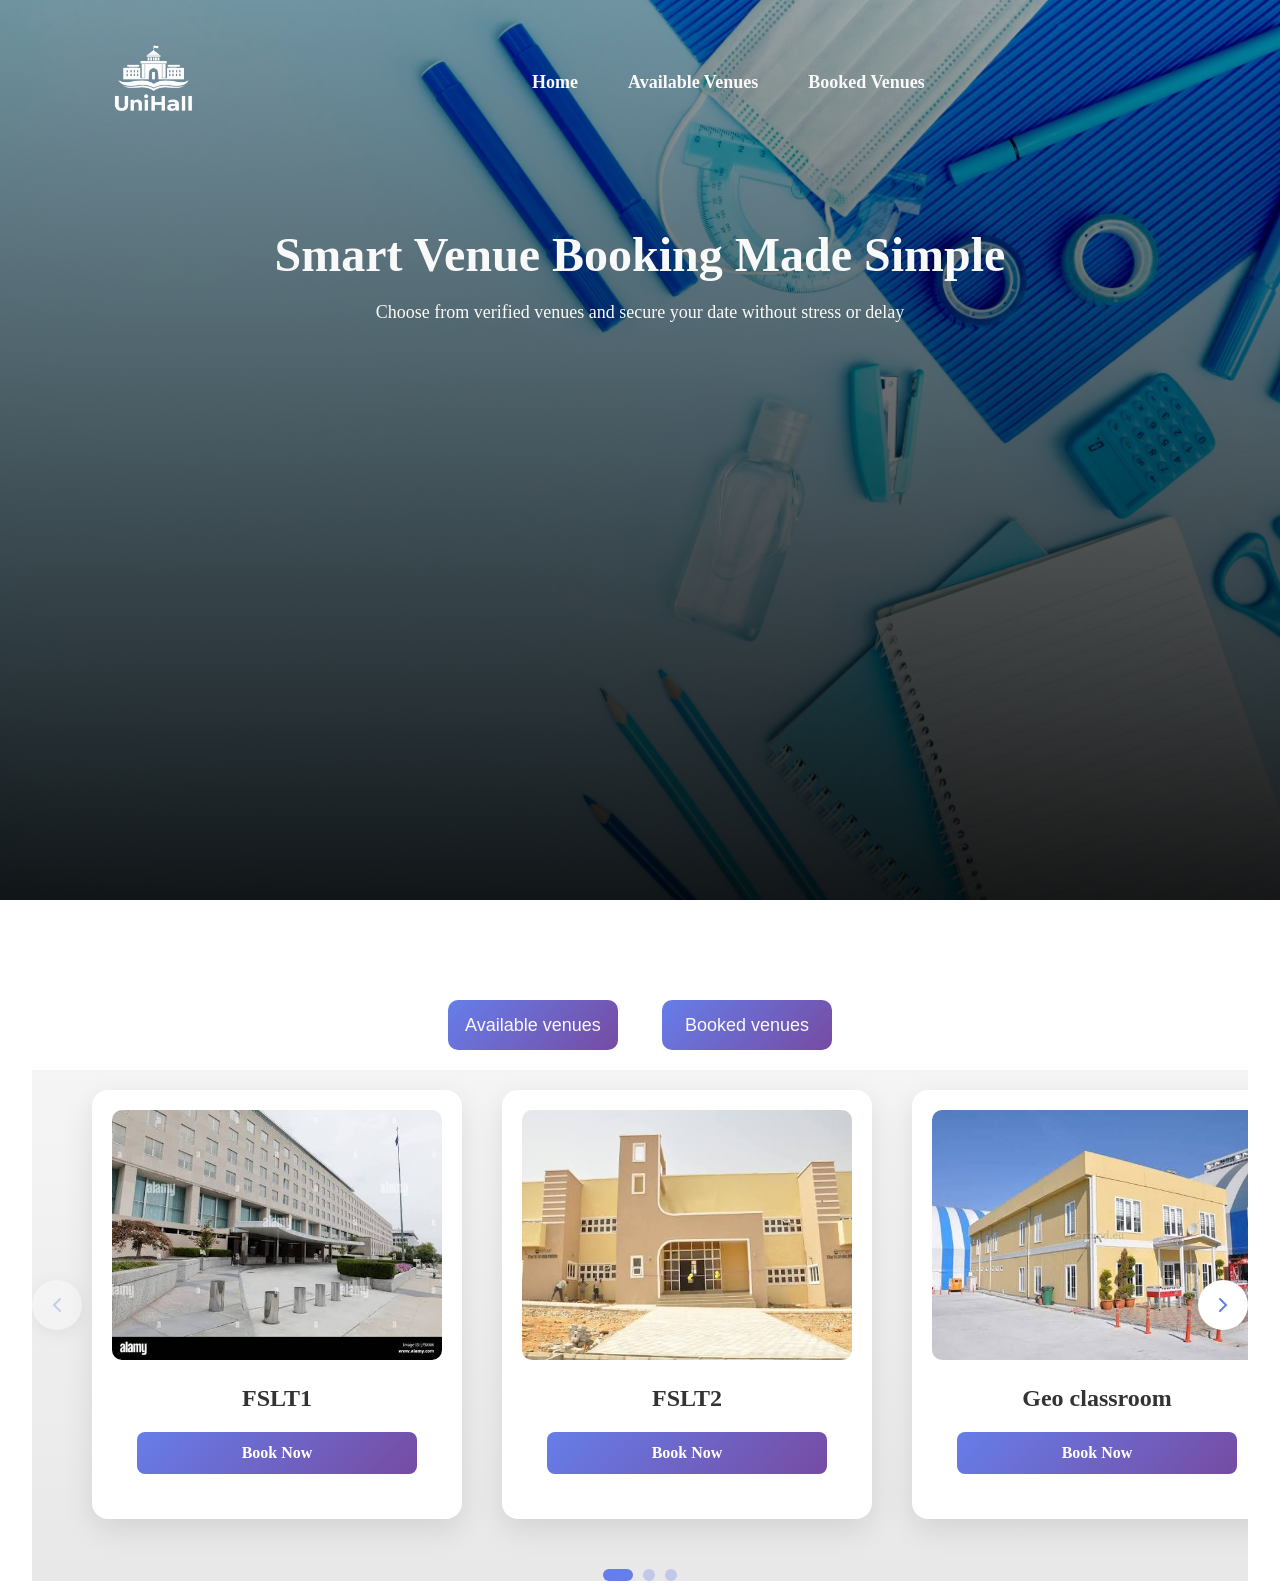
==== index.html @ e3777361 "kingsley tasks" ====
<!DOCTYPE html>
<html lang="en">
  <head>
    <meta charset="UTF-8" />
    <meta name="viewport" content="width=device-width, initial-scale=1.0" />
    <link rel="stylesheet" href="styles.css" />
    <title>UniHall</title>
  </head>
  <body>
    <div class="header">
      <nav class="navbar">
        <div class="logo">
          <img src="./images/UniHall.png" alt="" />
        </div>
        <div class="hamburger"></div>
        <div class="navlists">
          <ul class="navlinks">
            <li>Home</li>
            <li>Available Venues</li>
            <li>Booked Venues</li>
          </ul>
        </div>
      </nav>
      <div class="hero">
        <h1>Smart Venue Booking Made Simple</h1>
        <p>
          Choose from verified venues and secure your date without stress or
          delay
        </p>
      </div>
    </div>
    <main>
      <div class="buttons">
        <button class="btn">Available venues</button>
        <button class="btn">Booked venues</button>
      </div>
        
       <section class="venue-carousel-section">
        <div class="carousel-container">
          <div class="carousel-wrapper">
            <!-- Previous Button -->
            <button class="carousel-btn prev-btn" aria-label="Previous venues">
              <svg width="24" height="24" viewBox="0 0 24 24" fill="none">
                <path d="M15 18l-6-6 6-6" stroke="currentColor" stroke-width="2" stroke-linecap="round"/>
              </svg>
            </button>

            <!-- Carousel Track -->
            <div class="carousel-track">
              <div class="venue-card">
                <div class="venue-image">
                  <img src="./images/images (1).jpeg" alt="FSLT1">
                </div>
                <div class="venue-info">
                  <h3>FSLT1</h3>
                  <a href="#" class="book-now-btn" data-venue="FSLT1">Book Now</a>
                </div>
              </div>

              <div class="venue-card">
                <div class="venue-image">
                  <img src="./images/images (2).jpeg" alt="FSLT2">
                </div>
                <div class="venue-info">
                  <h3>FSLT2</h3>
                  <a href="#" class="book-now-btn" data-venue="FSLT2">Book Now</a>
                </div>
              </div>

              <div class="venue-card">
                <div class="venue-image">
                  <img src="./images/images.jpeg" alt="Geo classroom">
                </div>
                <div class="venue-info">
                  <h3>Geo classroom</h3>
                  <a href="#" class="book-now-btn" data-venue="Geo classroom">Book Now</a>
                </div>
              </div>

              <div class="venue-card">
                <div class="venue-image">
                  <img src="./images/image3.jpg" alt="Math classroom">
                </div>
                <div class="venue-info">
                  <h3>Math classroom</h3>
                  <a href="#" class="book-now-btn" data-venue="Math classroom">Book Now</a>
                </div>
              </div>

              <div class="venue-card">
                <div class="venue-image">
                  <img src="./images/image4.jpg" alt="Chemistry classroom">
                </div>
                <div class="venue-info">
                  <h3>Chemistry classroom</h3>
                  <a href="#" class="book-now-btn" data-venue="Chemistry classroom">Book Now</a>
                </div>
              </div>

              <div class="venue-card">
                <div class="venue-image">
                  <img src="./images/view-3d-school-desk.jpg" alt="Csc classroom">
                </div>
                <div class="venue-info">
                  <h3>Csc classroom</h3>
                  <a href="#" class="book-now-btn" data-venue="Csc classroom">Book Now</a>
                </div>
              </div>

              <div class="venue-card">
                <div class="venue-image">
                  <img src="./images/school-classroom2.jpg" alt="Bio classroom">
                </div>
                <div class="venue-info">
                  <h3>Bio classroom</h3>
                  <a href="#" class="book-now-btn" data-venue="Bio classroom">Book Now</a>
                </div>
              </div>
              <div class="venue-card">
                <div class="venue-image">
                  <img src="./images/mcb.jpeg" alt="MicroBiology classroom">
                </div>
                <div class="venue-info">
                  <h3>MicroBiology classroom</h3>
                  <a href="#" class="book-now-btn" data-venue="MicroBiology classroom">Book Now</a>
                </div>
              </div>
              <div class="venue-card">
                <div class="venue-image">
                  <img src="./images/mcb.jpeg" alt="MicroBiology classroom">
                </div>
                <div class="venue-info">
                  <h3>MicroBiology classroom</h3>
                  <a href="#" class="book-now-btn" data-venue="MicroBiology classroom">Book Now</a>
                </div>
              </div>
            </div>

            <!-- Next Button -->
            <button class="carousel-btn next-btn" aria-label="Next venues">
              <svg width="24" height="24" viewBox="0 0 24 24" fill="none">
                <path d="M9 18l6-6-6-6" stroke="currentColor" stroke-width="2" stroke-linecap="round"/>
              </svg>
            </button>
          </div>

          <!-- Carousel Dots -->
          <div class="carousel-dots"></div>
        </div>
      </section>
    </main>

    <!-- Booking Modal -->
    <div id="bookingModal" class="modal">
      <div class="modal-content">
        <span class="close">&times;</span>
        <h2>Book <span id="selectedVenue"></span></h2>

        <form id="bookingForm">
          <div class="form-group">
            <label for="department">Your Department:</label>
            <input
              type="text"
              id="department"
              placeholder="e.g. Computer Science"
              required
            />
          </div>
          <div class="form-group">
            <label for="bookingDate">Booking Date:</label>
            <input type="date" id="bookingDate" required />
          </div>

          <div class="form-group">
            <label for="bookingTime">Booking Time:</label>
            <input type="time" id="bookingTime" required />
          </div>

          <button type="submit" class="btn submit-btn">Confirm Booking</button>
        </form>
      </div>
    </div>

    <script src="./main.js"></script>
  </body>
</html>
---- styles.css ----
* {
  padding: 0;
  margin: 0;
  box-sizing: border-box;
}
*:root {
  --primary-color: #006eff;
  --secondary-color: #f9f9f9;
  --blueshade: linear-gradient(135deg, #667eea 0%, #764ba2 100%);
}

section {
  margin: 0 auto;
  width: 90%;
}
.header {
  background-image: linear-gradient(rgba(0, 0, 0, 0.3), rgba(0, 0, 0, 0.9)),
    url(./images/view-school-supplies-frame.jpg);
  background-size: cover;
  background-repeat: no-repeat;
  height: 100vh;
  padding-top: 20px;
  margin-bottom: 100px;
}
.logo img {
  width: 180px;
  height: 120px;
  border-radius: 50px;
}
.navbar {
  width: 90%;
  margin: 0px auto;
  display: flex;
  align-items: center;
  gap: 25%;
  background-color: transparent;
  color: var(--secondary-color);
  font-size: 18px;
  font-weight: bold;
}
.hamburger {
  display: none;
}
.navlinks {
  display: flex;
  flex-direction: row;
  justify-content: center;
  gap: 50px;
  list-style: none;
}

.hero {
  padding: 2rem;
  /* text-align: center; */
  width: 90%;
  margin: 50px auto;
  color: var(--secondary-color);
}
.hero h1 {
  font-size: 3rem;
  text-align: center;
  margin-bottom: 20px;
}
.hero {
  text-align: center;
  font-size: 18px;
}
.buttons {
    width: 90%;
    margin: 20px auto;
    text-align: center;
}

.btn {
  width: 170px;
  height: 50px;
  background: var(--blueshade);
  border-radius: 10px;
  border: none;
  color: var(--secondary-color);
  font-size: 18px;
  cursor: pointer;
  margin: 0 20px;
}


/* Venue Carousel Section */
.venue-carousel-section {
    width: 95%;
  margin: 10px auto;
  background: linear-gradient(180deg, #f5f5f5 0%, #e8e8e8 100%);
}

.carousel-container {
  margin: 0 auto;
  overflow-x: hidden;

}

.carousel-wrapper {
  position: relative;
  padding: 20px 60px;
  margin: 0 auto;
  
}

.carousel-track {
  display: flex;
  align-items: center;
  gap: 40px;
  transition: transform 0.5s cubic-bezier(0.4, 0, 0.2, 1);

}

/* Venue Card */
.venue-card {
  min-width: calc(33.333% - 20px);
  background: white;
  border-radius: 16px;
  box-shadow: 0 10px 30px rgba(0,0,0,0.1);
  transition: transform 0.3s ease, box-shadow 0.3s ease;
  flex-shrink: 0;
  width: 370px;
  padding: 20px;
}

.venue-card:hover {
  transform: translateY(-5px);
  box-shadow: 0 15px 40px rgba(0,0,0,0.2);
}

.venue-image {
  position: relative;
  height: 250px;
  overflow: hidden;
}

.venue-image img {
  width: 100%;
  height: 100%;
  object-fit: cover;
  transition: transform 0.3s ease;
  border-radius: 10px;
}


.venue-info {
  padding: 25px;
  text-align: center;
}

.venue-info h3 {
  font-size: 1.5rem;
  color: #333;
  margin-bottom: 20px;
}

.book-now-btn {
  display: inline-block;
  width: 100%;
  padding: 12px;
  background: var(--blueshade);
  color: white;
  text-decoration: none;
  border-radius: 8px;
  font-size: 1rem;
  font-weight: bold;
  cursor: pointer;
  transition: transform 0.2s ease, box-shadow 0.2s ease;
  border: none;
}

.book-now-btn:hover {
  transform: scale(1.05);
  box-shadow: 0 5px 15px #667eea66;
}

/* Carousel Navigation Buttons */
.carousel-btn {
  position: absolute;
  top: 50%;
  transform: translateY(-50%);
  background: white;
  border: none;
  width: 50px;
  height: 50px;
  border-radius: 50%;
  cursor: pointer;
  display: flex;
  align-items: center;
  justify-content: center;
  box-shadow: 0 4px 15px rgba(0,0,0,0.2);
  transition: all 0.3s ease;
  z-index: 10;
  color: #667eea;
}

.carousel-btn:hover {
  background: #667eea;
  color: white;
  transform: translateY(-50%) scale(1.1);
}

.carousel-btn:disabled {
  opacity: 0.3;
  cursor: not-allowed;
  pointer-events: none;
}

.prev-btn {
  left: 0;
}

.next-btn {
  right: 0;
}

/* Carousel Dots */
.carousel-dots {
  display: flex;
  justify-content: center;
  gap: 10px;
  margin-top: 30px;
}

.dot {
  width: 12px;
  height: 12px;
  border-radius: 50%;
  background: rgba(102, 126, 234, 0.3);
  cursor: pointer;
  transition: all 0.3s ease;
}

.dot.active {
  background: #667eea;
  width: 30px;
  border-radius: 6px;
}

/* Modal Styles */
.modal {
  display: none;
  position: fixed;
  z-index: 1000;
  left: 0;
  top: 0;
  width: 100%;
  height: 100%;
  background-color: rgba(0,0,0,0.7);
  align-items: center;
  justify-content: center;
  animation: fadeIn 0.3s ease;
}

@keyframes fadeIn {
  from { opacity: 0; }
  to { opacity: 1; }
}

.modal-content {
  background-color: white;
  padding: 40px;
  border-radius: 16px;
  width: 90%;
  max-width: 500px;
  position: relative;
  animation: slideUp 0.3s ease;
}

@keyframes slideUp {
  from {
    transform: translateY(50px);
    opacity: 0;
  }
  to {
    transform: translateY(0);
    opacity: 1;
  }
}

.close {
  position: absolute;
  right: 20px;
  top: 15px;
  font-size: 32px;
  font-weight: bold;
  color: #aaa;
  cursor: pointer;
  transition: color 0.3s ease;
}

.close:hover {
  color: #000;
}

.modal-content h2 {
  margin-bottom: 30px;
  color: #333;
}

.form-group {
  margin-bottom: 20px;
}

.form-group label {
  display: block;
  margin-bottom: 8px;
  color: #555;
  font-weight: 600;
}

.form-group input {
  width: 100%;
  padding: 12px;
  border: 2px solid #e0e0e0;
  border-radius: 8px;
  font-size: 1rem;
  transition: border-color 0.3s ease;
}

.form-group input:focus {
  outline: none;
  border-color: #667eea;
}

.submit-btn {
  width: 100%;
  padding: 14px;
  background: linear-gradient(135deg, #667eea 0%, #764ba2 100%);
  color: white;
  border: none;
  border-radius: 8px;
  font-size: 1.1rem;
  font-weight: bold;
  cursor: pointer;
  transition: transform 0.2s ease;
  margin-top: 10px;
}

.submit-btn:hover {
  transform: scale(1.02);
}

/* Responsive Design */
@media (max-width: 1200px) {
  .venue-card {
    min-width: calc(50% - 15px);
  }
}

@media (max-width: 768px) {
  .hero h1 {
    font-size: 2rem;
  }

  .venue-card {
    min-width: 100%;
  }

  .carousel-wrapper {
    padding: 0 50px;
  }

  .carousel-btn {
    width: 40px;
    height: 40px;
  }

  .modal-content {
    padding: 30px 20px;
  }

  .navlinks {
    display: none;
  }

  .hamburger {
    display: flex;
  }
}

@media (max-width: 480px) {
  .carousel-wrapper {
    padding: 0 40px;
  }

  .carousel-btn {
    width: 35px;
    height: 35px;
  }

  .buttons {
    flex-direction: column;
    align-items: center;
  }

  .btn {
    width: 80%;
  }
}
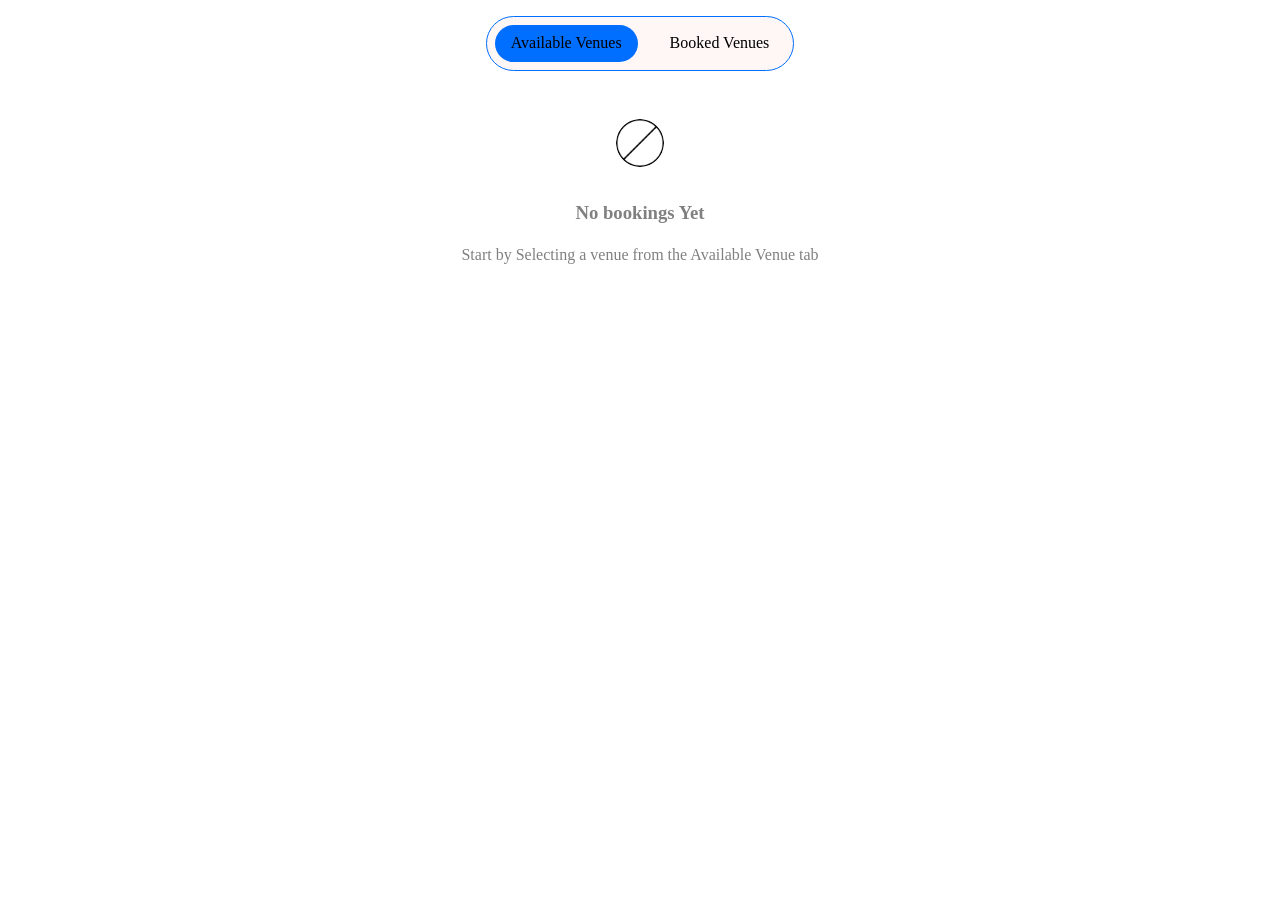
==== commit b3d90a3e: "dynamic switch tab" ====
--- a/index.html
+++ b/index.html
@@ -1,186 +1,29 @@
 <!DOCTYPE html>
 <html lang="en">
-  <head>
-    <meta charset="UTF-8" />
-    <meta name="viewport" content="width=device-width, initial-scale=1.0" />
-    <link rel="stylesheet" href="styles.css" />
-    <title>UniHall</title>
-  </head>
-  <body>
-    <div class="header">
-      <nav class="navbar">
-        <div class="logo">
-          <img src="./images/UniHall.png" alt="" />
+
+<head>
+    <meta charset="UTF-8">
+    <meta name="viewport" content="width=device-width, initial-scale=1.0">
+    <title>Document</title>
+    <link rel="stylesheet" href="Styles/styles.css">
+</head>
+
+<body>
+
+    <section class="system-sect">
+        <div class="system-btn">
+            <a class="btn" id="avail" href="">Available Venues</a>
+            <a class="btn" id="Booked" href="">Booked Venues</a>
         </div>
-        <div class="hamburger"></div>
-        <div class="navlists">
-          <ul class="navlinks">
-            <li>Home</li>
-            <li>Available Venues</li>
-            <li>Booked Venues</li>
-          </ul>
+
+        <div class="NoBooking-msg">
+            <img class="icon" src="./Assests/IMG/notAvailbleIcon.png" alt="">
+            <h3>No bookings Yet</h3>
+            <p>Start by Selecting a venue from the Available Venue tab</p>
         </div>
-      </nav>
-      <div class="hero">
-        <h1>Smart Venue Booking Made Simple</h1>
-        <p>
-          Choose from verified venues and secure your date without stress or
-          delay
-        </p>
-      </div>
-    </div>
-    <main>
-      <div class="buttons">
-        <button class="btn">Available venues</button>
-        <button class="btn">Booked venues</button>
-      </div>
-        
-       <section class="venue-carousel-section">
-        <div class="carousel-container">
-          <div class="carousel-wrapper">
-            <!-- Previous Button -->
-            <button class="carousel-btn prev-btn" aria-label="Previous venues">
-              <svg width="24" height="24" viewBox="0 0 24 24" fill="none">
-                <path d="M15 18l-6-6 6-6" stroke="currentColor" stroke-width="2" stroke-linecap="round"/>
-              </svg>
-            </button>
+    </section>
 
-            <!-- Carousel Track -->
-            <div class="carousel-track">
-              <div class="venue-card">
-                <div class="venue-image">
-                  <img src="./images/images (1).jpeg" alt="FSLT1">
-                </div>
-                <div class="venue-info">
-                  <h3>FSLT1</h3>
-                  <a href="#" class="book-now-btn" data-venue="FSLT1">Book Now</a>
-                </div>
-              </div>
+    <script src="./JS/Scripts.js"></script>
+</body>
 
-              <div class="venue-card">
-                <div class="venue-image">
-                  <img src="./images/images (2).jpeg" alt="FSLT2">
-                </div>
-                <div class="venue-info">
-                  <h3>FSLT2</h3>
-                  <a href="#" class="book-now-btn" data-venue="FSLT2">Book Now</a>
-                </div>
-              </div>
-
-              <div class="venue-card">
-                <div class="venue-image">
-                  <img src="./images/images.jpeg" alt="Geo classroom">
-                </div>
-                <div class="venue-info">
-                  <h3>Geo classroom</h3>
-                  <a href="#" class="book-now-btn" data-venue="Geo classroom">Book Now</a>
-                </div>
-              </div>
-
-              <div class="venue-card">
-                <div class="venue-image">
-                  <img src="./images/image3.jpg" alt="Math classroom">
-                </div>
-                <div class="venue-info">
-                  <h3>Math classroom</h3>
-                  <a href="#" class="book-now-btn" data-venue="Math classroom">Book Now</a>
-                </div>
-              </div>
-
-              <div class="venue-card">
-                <div class="venue-image">
-                  <img src="./images/image4.jpg" alt="Chemistry classroom">
-                </div>
-                <div class="venue-info">
-                  <h3>Chemistry classroom</h3>
-                  <a href="#" class="book-now-btn" data-venue="Chemistry classroom">Book Now</a>
-                </div>
-              </div>
-
-              <div class="venue-card">
-                <div class="venue-image">
-                  <img src="./images/view-3d-school-desk.jpg" alt="Csc classroom">
-                </div>
-                <div class="venue-info">
-                  <h3>Csc classroom</h3>
-                  <a href="#" class="book-now-btn" data-venue="Csc classroom">Book Now</a>
-                </div>
-              </div>
-
-              <div class="venue-card">
-                <div class="venue-image">
-                  <img src="./images/school-classroom2.jpg" alt="Bio classroom">
-                </div>
-                <div class="venue-info">
-                  <h3>Bio classroom</h3>
-                  <a href="#" class="book-now-btn" data-venue="Bio classroom">Book Now</a>
-                </div>
-              </div>
-              <div class="venue-card">
-                <div class="venue-image">
-                  <img src="./images/mcb.jpeg" alt="MicroBiology classroom">
-                </div>
-                <div class="venue-info">
-                  <h3>MicroBiology classroom</h3>
-                  <a href="#" class="book-now-btn" data-venue="MicroBiology classroom">Book Now</a>
-                </div>
-              </div>
-              <div class="venue-card">
-                <div class="venue-image">
-                  <img src="./images/mcb.jpeg" alt="MicroBiology classroom">
-                </div>
-                <div class="venue-info">
-                  <h3>MicroBiology classroom</h3>
-                  <a href="#" class="book-now-btn" data-venue="MicroBiology classroom">Book Now</a>
-                </div>
-              </div>
-            </div>
-
-            <!-- Next Button -->
-            <button class="carousel-btn next-btn" aria-label="Next venues">
-              <svg width="24" height="24" viewBox="0 0 24 24" fill="none">
-                <path d="M9 18l6-6-6-6" stroke="currentColor" stroke-width="2" stroke-linecap="round"/>
-              </svg>
-            </button>
-          </div>
-
-          <!-- Carousel Dots -->
-          <div class="carousel-dots"></div>
-        </div>
-      </section>
-    </main>
-
-    <!-- Booking Modal -->
-    <div id="bookingModal" class="modal">
-      <div class="modal-content">
-        <span class="close">&times;</span>
-        <h2>Book <span id="selectedVenue"></span></h2>
-
-        <form id="bookingForm">
-          <div class="form-group">
-            <label for="department">Your Department:</label>
-            <input
-              type="text"
-              id="department"
-              placeholder="e.g. Computer Science"
-              required
-            />
-          </div>
-          <div class="form-group">
-            <label for="bookingDate">Booking Date:</label>
-            <input type="date" id="bookingDate" required />
-          </div>
-
-          <div class="form-group">
-            <label for="bookingTime">Booking Time:</label>
-            <input type="time" id="bookingTime" required />
-          </div>
-
-          <button type="submit" class="btn submit-btn">Confirm Booking</button>
-        </form>
-      </div>
-    </div>
-
-    <script src="./main.js"></script>
-  </body>
-</html>
+</html>
--- a/Styles/styles.css
+++ b/Styles/styles.css
@@ -0,0 +1,84 @@
+* {
+  padding: 0;
+  margin: 0;
+  box-sizing: border-box;
+  line-height: 1.5;
+}
+
+*:root {
+  --primary-color: #006eff;
+  --secondary-color: #f9f9f9;
+}
+
+section {
+  margin: 0 auto;
+  width: 90%;
+}
+
+.icon {
+  width: 80px;
+}
+
+
+.system-sect {
+  margin-top: 1rem;
+  display: flex;
+  justify-content: center;
+  align-items: center;
+  flex-direction: column;
+  gap: 2rem;
+}
+
+.system-btn {
+  display: flex;
+  gap: 1rem;
+  background-color: #fff6f6;
+  padding: .5rem .5rem;
+  border-radius: 5rem;
+  border: 1px solid var(--primary-color);
+}
+
+.system-btn a {
+  display: inline-block;
+  font-size: 16px;
+  text-decoration: none;
+  color: black;
+  padding: .4rem 1rem;
+}
+
+.NoBooking-msg {
+  display: flex;
+  align-items: center;
+  flex-direction: column;
+  gap: 1rem;
+
+}
+
+img {
+  /* color: #ddd; */
+  /* background-color: #ddd; */
+  padding: 1rem;
+  border-radius: 5rem;
+}
+
+.NoBooking-msg h3,
+p {
+  color: rgb(128, 128, 128);
+  text-align: center;
+}
+
+
+
+.active {
+  background-color: var(--primary-color);
+  color: #000000e4;
+  padding: .4rem 1rem;
+  border-radius: 2rem;
+}
+
+
+@media(max-width: 768px) {
+  .NoBooking-msg p {
+    width: 300px;
+  }
+}
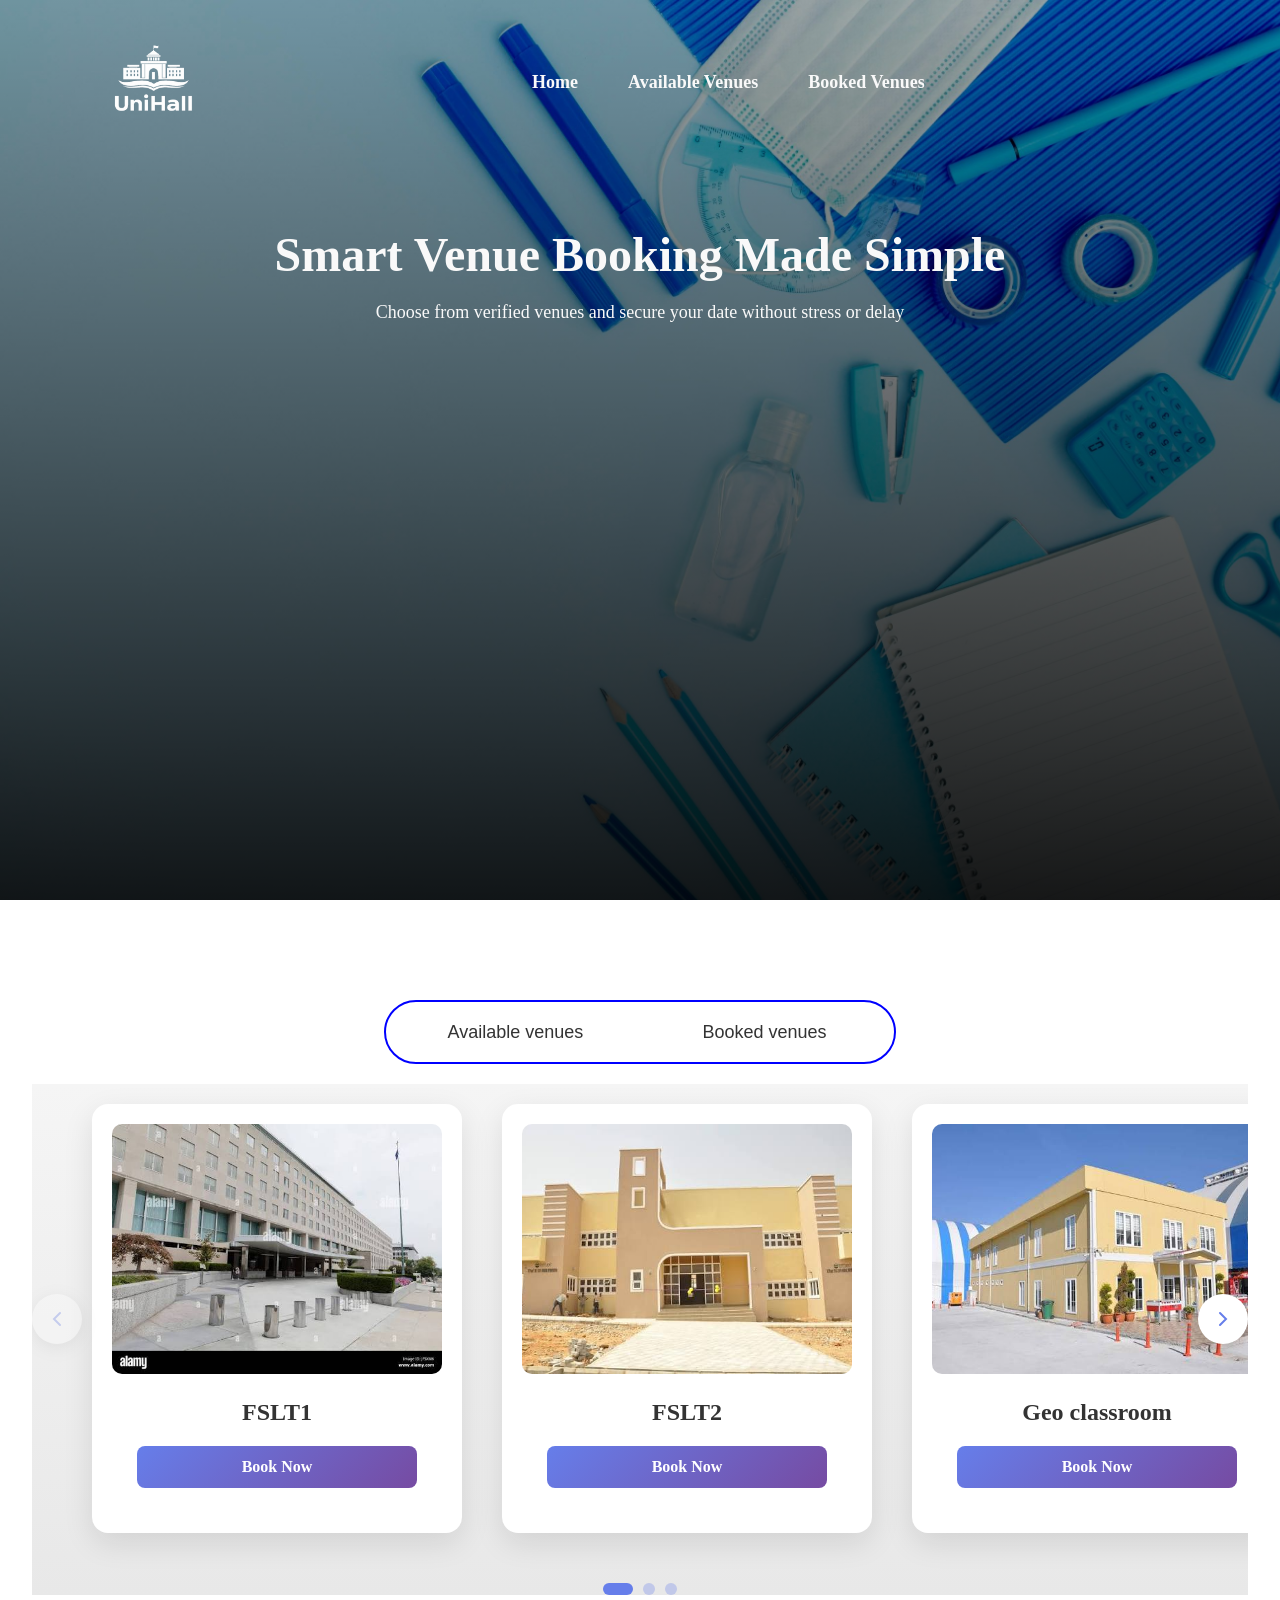
==== commit 889e09eb: "responsive design" ====
--- a/index.html
+++ b/index.html
@@ -1,29 +1,239 @@
 <!DOCTYPE html>
 <html lang="en">
-
-<head>
-    <meta charset="UTF-8">
-    <meta name="viewport" content="width=device-width, initial-scale=1.0">
-    <title>Document</title>
-    <link rel="stylesheet" href="Styles/styles.css">
-</head>
-
-<body>
-
-    <section class="system-sect">
-        <div class="system-btn">
-            <a class="btn" id="avail" href="">Available Venues</a>
-            <a class="btn" id="Booked" href="">Booked Venues</a>
-        </div>
-
-        <div class="NoBooking-msg">
-            <img class="icon" src="./Assests/IMG/notAvailbleIcon.png" alt="">
-            <h3>No bookings Yet</h3>
-            <p>Start by Selecting a venue from the Available Venue tab</p>
-        </div>
-    </section>
-
-    <script src="./JS/Scripts.js"></script>
-</body>
-
-</html>+  <head>
+    <meta charset="UTF-8" />
+    <meta name="viewport" content="width=device-width, initial-scale=1.0" />
+    <link rel="stylesheet" href="styles.css" />
+    <title>UniHall</title>
+  </head>
+  <body>
+    <div class="header">
+      <nav class="navbar">
+        <div class="logo">
+          <img src="./images/UniHall.png" alt="" />
+        </div>
+        <div class="hamburger" id="hamburger">
+          <img src="./images/icon-hamburger.svg" alt="hamburger">
+        </div>
+        <div class="navlists">
+          <ul class="navlinks">
+            <li>Home</li>
+            <li>Available Venues</li>
+            <li>Booked Venues</li>
+          </ul>
+        </div>
+        <div class="hamburgerlist">
+          <ul class="hamlinks">
+            <img src="./images/close.png" alt="close" id="close">
+            <li>Home</li>
+            <li>Available Venues</li>
+            <li>Booked Venues</li>
+          </ul>
+        </div>
+      </nav>
+      <div class="hero">
+        <h1>Smart Venue Booking Made Simple</h1>
+        <p>
+          Choose from verified venues and secure your date without stress or
+          delay
+        </p>
+      </div>
+    </div>
+    <main>
+      <div class="buttons">
+        <button class="btn one">Available venues</button>
+        <button class="btn two">Booked venues</button>
+      </div>
+
+      <section class="venue-carousel-section">
+        <div class="carousel-container">
+          <div class="carousel-wrapper">
+            <!-- Previous Button -->
+            <button class="carousel-btn prev-btn" aria-label="Previous venues">
+              <svg width="24" height="24" viewBox="0 0 24 24" fill="none">
+                <path
+                  d="M15 18l-6-6 6-6"
+                  stroke="currentColor"
+                  stroke-width="2"
+                  stroke-linecap="round"
+                />
+              </svg>
+            </button>
+
+            <!-- Carousel Track -->
+            <div class="carousel-track">
+              <div class="venue-card">
+                <div class="venue-image">
+                  <img src="./images/images (1).jpeg" alt="FSLT1" />
+                </div>
+                <div class="venue-info">
+                  <h3>FSLT1</h3>
+                  <a href="#" class="book-now-btn" data-venue="FSLT1"
+                    >Book Now</a
+                  >
+                </div>
+              </div>
+
+              <div class="venue-card">
+                <div class="venue-image">
+                  <img src="./images/images (2).jpeg" alt="FSLT2" />
+                </div>
+                <div class="venue-info">
+                  <h3>FSLT2</h3>
+                  <a href="#" class="book-now-btn" data-venue="FSLT2"
+                    >Book Now</a
+                  >
+                </div>
+              </div>
+
+              <div class="venue-card">
+                <div class="venue-image">
+                  <img src="./images/images.jpeg" alt="Geo classroom" />
+                </div>
+                <div class="venue-info">
+                  <h3>Geo classroom</h3>
+                  <a href="#" class="book-now-btn" data-venue="Geo classroom"
+                    >Book Now</a
+                  >
+                </div>
+              </div>
+
+              <div class="venue-card">
+                <div class="venue-image">
+                  <img src="./images/image3.jpg" alt="Math classroom" />
+                </div>
+                <div class="venue-info">
+                  <h3>Math classroom</h3>
+                  <a href="#" class="book-now-btn" data-venue="Math classroom"
+                    >Book Now</a
+                  >
+                </div>
+              </div>
+
+              <div class="venue-card">
+                <div class="venue-image">
+                  <img src="./images/image4.jpg" alt="Chemistry classroom" />
+                </div>
+                <div class="venue-info">
+                  <h3>Chemistry classroom</h3>
+                  <a
+                    href="#"
+                    class="book-now-btn"
+                    data-venue="Chemistry classroom"
+                    >Book Now</a
+                  >
+                </div>
+              </div>
+
+              <div class="venue-card">
+                <div class="venue-image">
+                  <img
+                    src="./images/view-3d-school-desk.jpg"
+                    alt="Csc classroom"
+                  />
+                </div>
+                <div class="venue-info">
+                  <h3>Csc classroom</h3>
+                  <a href="#" class="book-now-btn" data-venue="Csc classroom"
+                    >Book Now</a
+                  >
+                </div>
+              </div>
+
+              <div class="venue-card">
+                <div class="venue-image">
+                  <img
+                    src="./images/school-classroom2.jpg"
+                    alt="Bio classroom"
+                  />
+                </div>
+                <div class="venue-info">
+                  <h3>Bio classroom</h3>
+                  <a href="#" class="book-now-btn" data-venue="Bio classroom"
+                    >Book Now</a
+                  >
+                </div>
+              </div>
+              <div class="venue-card">
+                <div class="venue-image">
+                  <img src="./images/mcb.jpeg" alt="MicroBiology classroom" />
+                </div>
+                <div class="venue-info">
+                  <h3>MicroBiology classroom</h3>
+                  <a
+                    href="#"
+                    class="book-now-btn"
+                    data-venue="MicroBiology classroom"
+                    >Book Now</a
+                  >
+                </div>
+              </div>
+              <div class="venue-card">
+                <div class="venue-image">
+                  <img src="./images/mcb.jpeg" alt="MicroBiology classroom" />
+                </div>
+                <div class="venue-info">
+                  <h3>MicroBiology classroom</h3>
+                  <a
+                    href="#"
+                    class="book-now-btn"
+                    data-venue="MicroBiology classroom"
+                    >Book Now</a
+                  >
+                </div>
+              </div>
+            </div>
+
+            <!-- Next Button -->
+            <button class="carousel-btn next-btn" aria-label="Next venues">
+              <svg width="24" height="24" viewBox="0 0 24 24" fill="none">
+                <path
+                  d="M9 18l6-6-6-6"
+                  stroke="currentColor"
+                  stroke-width="2"
+                  stroke-linecap="round"
+                />
+              </svg>
+            </button>
+          </div>
+
+          <!-- Carousel Dots -->
+          <div class="carousel-dots"></div>
+        </div>
+      </section>
+    </main>
+
+    <!-- Booking Modal -->
+    <div id="bookingModal" class="modal">
+      <div class="modal-content">
+        <span class="close">&times;</span>
+        <h2>Book <span id="selectedVenue"></span></h2>
+
+        <form id="bookingForm">
+          <div class="form-group">
+            <label for="department">Your Department:</label>
+            <input
+              type="text"
+              id="department"
+              placeholder="e.g. Computer Science"
+              required
+            />
+          </div>
+          <div class="form-group">
+            <label for="bookingDate">Booking Date:</label>
+            <input type="date" id="bookingDate" required />
+          </div>
+
+          <div class="form-group">
+            <label for="bookingTime">Booking Time:</label>
+            <input type="time" id="bookingTime" required />
+          </div>
+
+          <button type="submit" class="btn submit-btn">Confirm Booking</button>
+        </form>
+      </div>
+    </div>
+
+    <script src="./main.js"></script>
+  </body>
+</html>
--- a/styles.css
+++ b/styles.css
@@ -0,0 +1,504 @@
+*{
+  padding: 0;
+  margin: 0;
+  box-sizing: border-box;
+}
+:root {
+  --primary-color: #006eff;
+  --secondary-color: #f9f9f9;
+  --blueshade: linear-gradient(135deg, #667eea 0%, #764ba2 100%);
+}
+
+section {
+  margin: 0 auto;
+  width: 90%;
+}
+.header {
+  background-image: linear-gradient(rgba(0, 0, 0, 0.3), rgba(0, 0, 0, 0.9)),
+    url(./images/view-school-supplies-frame.jpg);
+  background-size: cover;
+  background-repeat: no-repeat;
+  height: 100vh;
+  padding-top: 20px;
+  margin-bottom: 100px;
+}
+.logo img {
+  width: 180px;
+  height: 120px;
+  border-radius: 50px;
+}
+.navbar {
+  width: 90%;
+  margin: 0px auto;
+  display: flex;
+  align-items: center;
+  gap: 25%;
+  background-color: transparent;
+  color: var(--secondary-color);
+  font-size: 18px;
+  font-weight: bold;
+}
+.hamburger {
+  display: none;
+}
+.hamburgerlist{
+  
+  position: fixed;
+  right: 0;
+  top: 0;
+  background: rgb(255, 255, 255, 0.1);
+  backdrop-filter: blur(2px);
+  color: var(--secondary-color);
+  height: 80vh;
+  
+}
+.hamburgerlist .hamlinks{
+  display: none;
+  flex-direction: column;
+  gap: 20px;
+  justify-content: center;
+  margin: 50px 20px;
+  list-style: none;
+}
+.hamlinks img{
+  width: 30px;
+  margin-left: 100px;
+}
+.navlinks {
+  display: flex;
+  flex-direction: row;
+  justify-content: center;
+  gap: 50px;
+  list-style: none;
+}
+
+
+.hero {
+  padding: 2rem;
+  /* text-align: center; */
+  width: 90%;
+  margin: 50px auto;
+  color: var(--secondary-color);
+}
+.hero h1 {
+  font-size: 3rem;
+  text-align: center;
+  margin-bottom: 20px;
+}
+.hero {
+  text-align: center;
+  font-size: 18px;
+}
+.buttons {
+  width: 40%;
+  margin: 20px auto;
+  text-align: center;
+  border: 2px solid blue; 
+  border-radius: 999px;
+  display: flex;
+  justify-content: center;
+  align-items: center;
+  overflow: hidden;
+  padding: 5px  5px;
+}
+
+.btn {
+  flex: 1;
+  padding: 12px 10px;
+  height: 50px;
+  background: transparent;
+  border: none;
+  color: #333;
+  font-size: 18px;
+  cursor: pointer;
+}
+
+.btn:hover{
+  background: var(--blueshade);
+  color: var(--secondary-color);
+  border-radius: 999px;
+}
+
+/* Venue Carousel Section */
+.venue-carousel-section {
+  width: 95%;
+  margin: 10px auto;
+  background: linear-gradient(180deg, #f5f5f5 0%, #e8e8e8 100%);
+}
+
+.carousel-container {
+  margin: 0 auto;
+  overflow-x: hidden;
+}
+
+.carousel-wrapper {
+  position: relative;
+  padding: 20px 60px;
+  margin: 0 auto;
+}
+
+.carousel-track {
+  display: flex;
+  align-items: center;
+  gap: 40px;
+  transition: transform 0.5s cubic-bezier(0.4, 0, 0.2, 1);
+}
+
+/* Venue Card */
+.venue-card {
+  min-width: calc(33.333% - 20px);
+  background: white;
+  border-radius: 16px;
+  box-shadow: 0 10px 30px rgba(0, 0, 0, 0.1);
+  transition: transform 0.3s ease, box-shadow 0.3s ease;
+  flex-shrink: 0;
+  width: 370px;
+  padding: 20px;
+}
+
+.venue-card:hover {
+  transform: translateY(-5px);
+  box-shadow: 0 15px 40px rgba(0, 0, 0, 0.2);
+}
+
+.venue-image {
+  position: relative;
+  height: 250px;
+  overflow: hidden;
+}
+
+.venue-image img {
+  width: 100%;
+  height: 100%;
+  object-fit: cover;
+  transition: transform 0.3s ease;
+  border-radius: 10px;
+}
+
+.venue-info {
+  padding: 25px;
+  text-align: center;
+}
+
+.venue-info h3 {
+  font-size: 1.5rem;
+  color: #333;
+  margin-bottom: 20px;
+}
+
+.book-now-btn {
+  display: inline-block;
+  width: 100%;
+  padding: 12px;
+  background: var(--blueshade);
+  color: white;
+  text-decoration: none;
+  border-radius: 8px;
+  font-size: 1rem;
+  font-weight: bold;
+  cursor: pointer;
+  transition: transform 0.2s ease, box-shadow 0.2s ease;
+  border: none;
+}
+
+.book-now-btn:hover {
+  transform: scale(1.05);
+  box-shadow: 0 5px 15px #667eea66;
+}
+
+/* Carousel Navigation Buttons */
+.carousel-btn {
+  position: absolute;
+  top: 50%;
+  transform: translateY(-50%);
+  background: white;
+  border: none;
+  width: 50px;
+  height: 50px;
+  border-radius: 50%;
+  cursor: pointer;
+  display: flex;
+  align-items: center;
+  justify-content: center;
+  box-shadow: 0 4px 15px rgba(0, 0, 0, 0.2);
+  transition: all 0.3s ease;
+  z-index: 10;
+  color: #667eea;
+}
+
+.carousel-btn:hover {
+  background: #667eea;
+  color: white;
+  transform: translateY(-50%) scale(1.1);
+}
+
+.carousel-btn:disabled {
+  opacity: 0.3;
+  cursor: not-allowed;
+  pointer-events: none;
+}
+
+.prev-btn {
+  left: 0;
+}
+
+.next-btn {
+  right: 0;
+}
+
+/* Carousel Dots */
+.carousel-dots {
+  display: flex;
+  justify-content: center;
+  gap: 10px;
+  margin-top: 30px;
+}
+
+.dot {
+  width: 12px;
+  height: 12px;
+  border-radius: 50%;
+  background: rgba(102, 126, 234, 0.3);
+  cursor: pointer;
+  transition: all 0.3s ease;
+}
+
+.dot.active {
+  background: #667eea;
+  width: 30px;
+  border-radius: 6px;
+}
+
+/* Modal Styles */
+.modal {
+  display: none;
+  position: fixed;
+  z-index: 1000;
+  left: 0;
+  top: 0;
+  width: 100%;
+  height: 100%;
+  background-color: rgba(0, 0, 0, 0.7);
+  align-items: center;
+  justify-content: center;
+  animation: fadeIn 0.3s ease;
+}
+
+@keyframes fadeIn {
+  from {
+    opacity: 0;
+  }
+  to {
+    opacity: 1;
+  }
+}
+
+.modal-content {
+  background-color: white;
+  padding: 40px;
+  border-radius: 16px;
+  width: 90%;
+  max-width: 500px;
+  position: relative;
+  animation: slideUp 0.3s ease;
+}
+
+@keyframes slideUp {
+  from {
+    transform: translateY(50px);
+    opacity: 0;
+  }
+  to {
+    transform: translateY(0);
+    opacity: 1;
+  }
+}
+
+.close {
+  position: absolute;
+  right: 20px;
+  top: 15px;
+  font-size: 32px;
+  font-weight: bold;
+  color: #aaa;
+  cursor: pointer;
+  transition: color 0.3s ease;
+}
+
+.close:hover {
+  color: #000;
+}
+
+.modal-content h2 {
+  margin-bottom: 30px;
+  color: #333;
+}
+
+.form-group {
+  margin-bottom: 20px;
+}
+
+.form-group label {
+  display: block;
+  margin-bottom: 8px;
+  color: #555;
+  font-weight: 600;
+}
+
+.form-group input {
+  width: 100%;
+  padding: 12px;
+  border: 2px solid #e0e0e0;
+  border-radius: 8px;
+  font-size: 1rem;
+  transition: border-color 0.3s ease;
+}
+
+.form-group input:focus {
+  outline: none;
+  border-color: #667eea;
+}
+
+.submit-btn {
+  width: 100%;
+  padding: 14px;
+  background: linear-gradient(135deg, #667eea 0%, #764ba2 100%);
+  color: white;
+  border: none;
+  border-radius: 8px;
+  font-size: 1.1rem;
+  font-weight: bold;
+  cursor: pointer;
+  transition: transform 0.2s ease;
+  margin-top: 10px;
+}
+
+.submit-btn:hover {
+  transform: scale(1.02);
+}
+
+/* Responsive Design */
+@media (max-width: 1200px) {
+   .logo img{
+    height: 100px;
+    width: 120px;
+  }
+  .header{
+    height:80vh;
+  }
+  .venue-card {
+    width: 48%;
+  }
+}
+
+@media (max-width: 768px) {
+   .logo img{
+    height: 100px;
+    width: 120px;
+  }
+  .header{
+    height: 80vh;
+  }
+  .navbar{
+    justify-content: space-between;
+  }
+ .hamburger{
+  display: block;
+ }
+ .navlists{
+  display: none;
+ }
+ 
+ .buttons{
+  display: flex;
+  align-items: center;
+  justify-content: center;
+  width: 80%;
+  border-radius: 800px;
+  overflow: hidden;
+ }
+ .btn{
+  width: 50%;
+  flex: 1;
+  height: 50px;
+  background: transparent;
+  border: none;
+  color: #333;
+  font-size: 16px;
+  cursor: pointer;
+ }
+  .hero h1 {
+    font-size: 2rem;
+  }
+
+  .venue-card {
+    min-width: 100%;
+  }
+
+  .carousel-wrapper {
+    padding: 0 50px;
+  }
+
+  .carousel-btn {
+    width: 40px;
+    height: 40px;
+  }
+
+  .modal-content {
+    padding: 30px 20px;
+  }
+
+
+}
+
+
+@media (max-width: 480px) {
+  .logo img{
+    height: 100px;
+    width: 120px;
+  }
+  .header{
+    height: 80vh;
+  }
+  .navbar{
+    justify-content: space-between;
+  }
+   .hamburger{
+  display: block;
+ }
+ 
+ .buttons{
+  display: flex;
+  align-items: center;
+  justify-content: center;
+  width: 80%;
+  border-radius: 800px;
+  overflow: hidden;
+ }
+ .btn{
+  width: 50%;
+  flex: 1;
+  height: 50px;
+  background: transparent;
+  border: none;
+  color: #333;
+  font-size: 16px;
+  cursor: pointer;
+ }
+  .carousel-container{
+    width: 100%;
+    padding: 0%;
+  }
+  .carousel-wrapper {
+    padding: 0 30px;
+  }
+
+  .carousel-btn {
+    width: 35px;
+    height: 35px;
+  }
+    .venue-card {
+    width: 50%;
+  }
+
+}
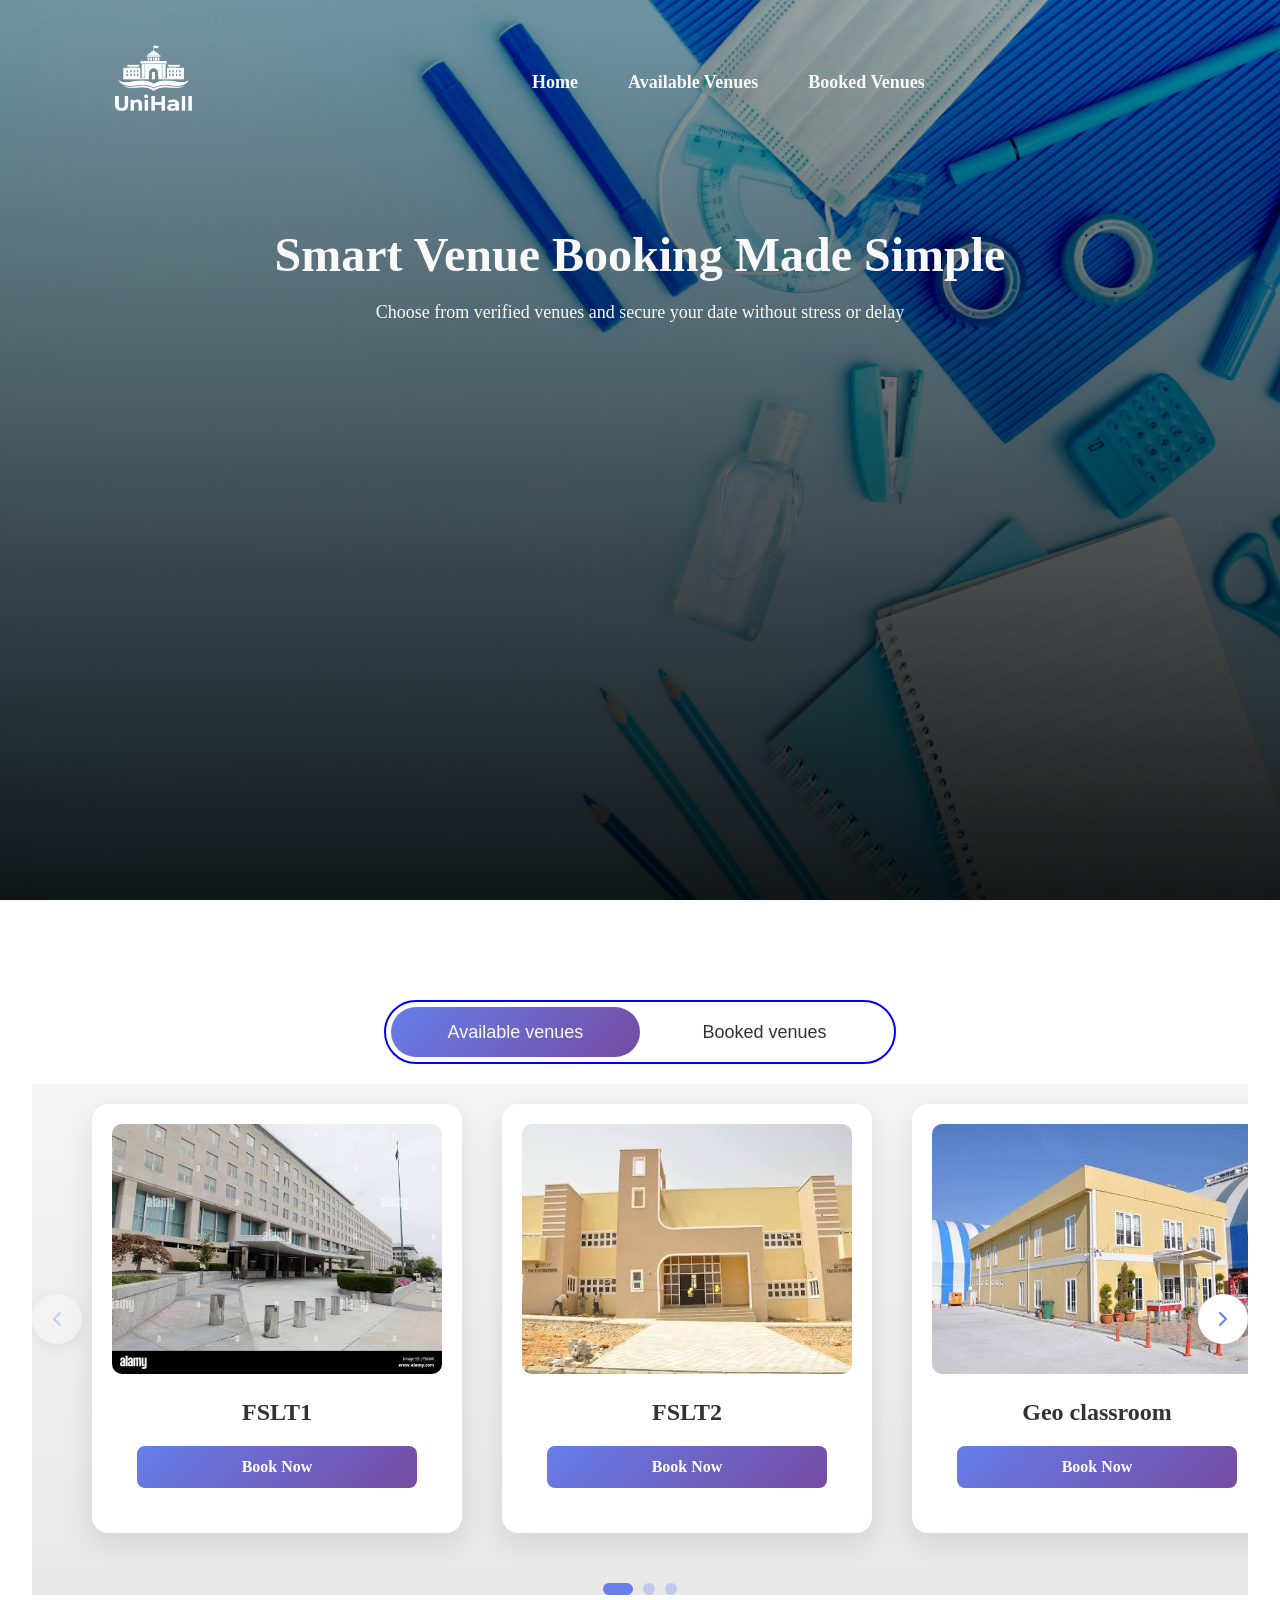
==== commit 325e1fdf: "btn background and adjustment to the hero background" ====
--- a/index.html
+++ b/index.html
@@ -41,8 +41,8 @@
     </div>
     <main>
       <div class="buttons">
-        <button class="btn one">Available venues</button>
-        <button class="btn two">Booked venues</button>
+        <button class="btn active" id="availableBtn">Available venues</button>
+        <button class="btn " id="bookedBtn">Booked venues</button>
       </div>
 
       <section class="venue-carousel-section">
--- a/styles.css
+++ b/styles.css
@@ -113,7 +113,7 @@
   cursor: pointer;
 }
 
-.btn:hover{
+.active{
   background: var(--blueshade);
   color: var(--secondary-color);
   border-radius: 999px;
@@ -389,6 +389,11 @@
   .venue-card {
     width: 48%;
   }
+  .active{
+  background: var(--blueshade);
+  color: var(--secondary-color);
+  border-radius: 999px;
+}
 }
 
 @media (max-width: 768px) {
@@ -398,6 +403,9 @@
   }
   .header{
     height: 80vh;
+    background-position: center;
+    background-size: cover;
+
   }
   .navbar{
     justify-content: space-between;
@@ -427,6 +435,11 @@
   font-size: 16px;
   cursor: pointer;
  }
+ .active{
+  background: var(--blueshade);
+  color: var(--secondary-color);
+  border-radius: 999px;
+}
   .hero h1 {
     font-size: 2rem;
   }
@@ -485,6 +498,11 @@
   font-size: 16px;
   cursor: pointer;
  }
+ .active{
+  background: var(--blueshade);
+  color: var(--secondary-color);
+  border-radius: 999px;
+}
   .carousel-container{
     width: 100%;
     padding: 0%;
